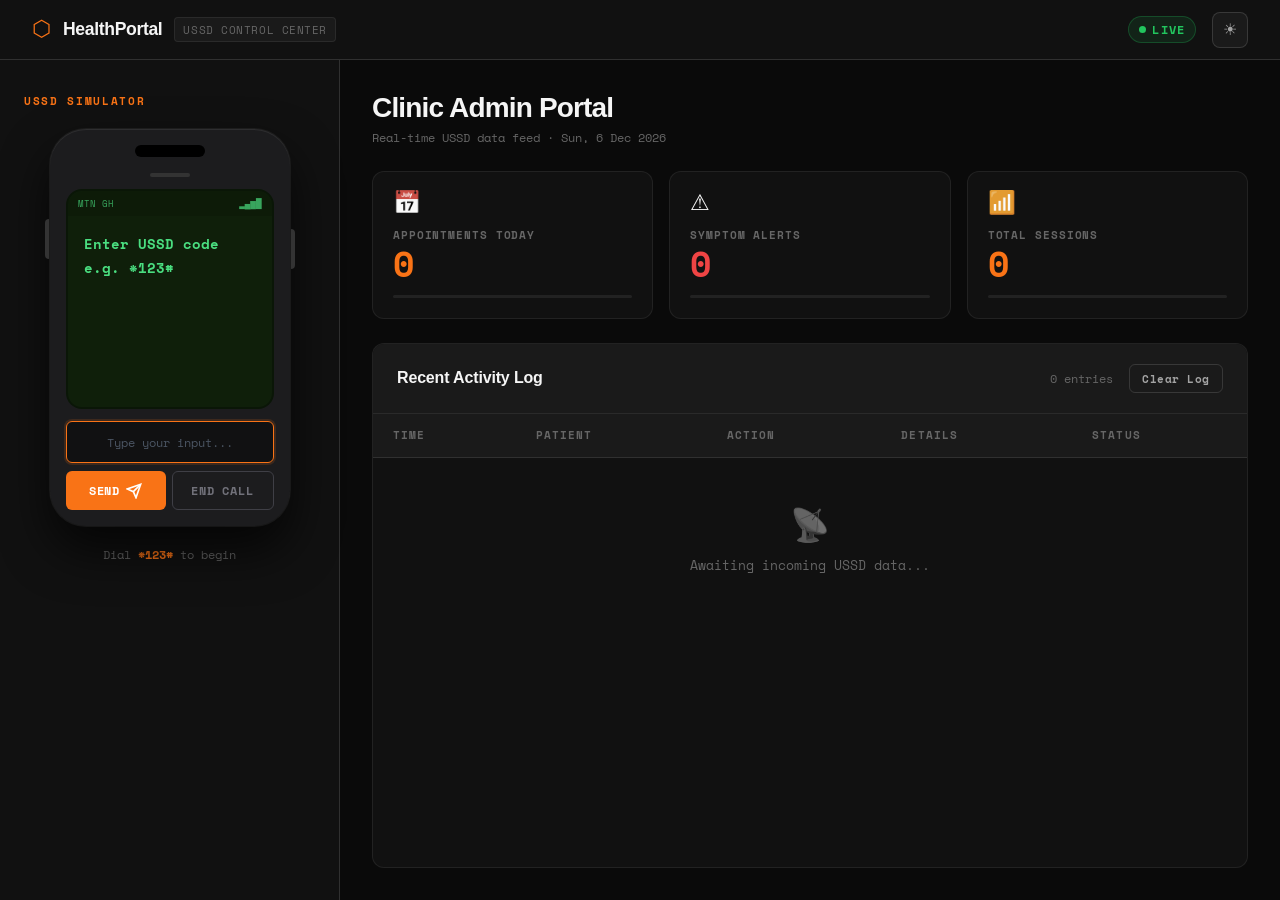
==== index.html @ 67e32f23 "Rename Ussd.html to index.html" ====
<!DOCTYPE html>
<html lang="en" data-theme="dark">
<head>
    <meta charset="UTF-8">
    <meta name="viewport" content="width=device-width, initial-scale=1.0">
    <title>HealthPortal USSD · Admin</title>
    <link rel="preconnect" href="https://fonts.googleapis.com">
    <link href="https://fonts.googleapis.com/css2?family=Space+Mono:wght@400;700&family=Syne:wght@400;600;700;800&display=swap" rel="stylesheet">
    <link rel="stylesheet" href="Ussd.css">
</head>
<body>

    <!-- Top Bar -->
    <header class="topbar">
        <div class="topbar-brand">
            <span class="brand-icon">⬡</span>
            <span class="brand-name">HealthPortal</span>
            <span class="brand-tag">USSD Control Center</span>
        </div>
        <div class="topbar-actions">
            <div class="live-badge">
                <span class="live-dot"></span>
                LIVE
            </div>
            <button class="theme-toggle" id="theme-toggle" title="Toggle theme">
                <span class="toggle-icon" id="toggle-icon">☀</span>
            </button>
        </div>
    </header>

    <div class="app-container">

        <!-- LEFT: Phone Simulator -->
        <aside class="phone-col">
            <div class="phone-label">USSD SIMULATOR</div>
            <div class="phone-wrap">
                <div class="phone-bezel">
                    <div class="phone-notch"></div>
                    <div class="phone-speaker"></div>
                    <div class="phone-screen">
                        <div class="screen-header">
                            <span class="screen-carrier">MTN GH</span>
                            <span class="screen-signal">▂▄▆█</span>
                        </div>
                        <div class="screen-body">
                            <div id="ussd-display" class="ussd-text">Enter USSD code&#10;e.g. *123#</div>
                        </div>
                    </div>
                    <div class="phone-controls">
                        <input type="text" id="ussd-input" placeholder="Type your input..." autocomplete="off" spellcheck="false">
                        <div class="ctrl-buttons">
                            <button id="ussd-submit" class="btn-send">
                                <span>SEND</span>
                                <svg width="16" height="16" viewBox="0 0 24 24" fill="none" stroke="currentColor" stroke-width="2.5"><line x1="22" y1="2" x2="11" y2="13"></line><polygon points="22 2 15 22 11 13 2 9 22 2"></polygon></svg>
                            </button>
                            <button id="ussd-reset" class="btn-end">END CALL</button>
                        </div>
                    </div>
                    <!-- Side buttons -->
                    <div class="side-btn left-btn"></div>
                    <div class="side-btn right-btn"></div>
                </div>
            </div>
            <div class="phone-hint">Dial <strong>*123#</strong> to begin</div>
        </aside>

        <!-- RIGHT: Dashboard -->
        <main class="dashboard-col">

            <!-- Dashboard Header -->
            <div class="dash-header">
                <div>
                    <h1>Clinic Admin Portal</h1>
                    <p>Real-time USSD data feed · <span id="current-date"></span></p>
                </div>
            </div>

            <!-- Stats Row -->
            <div class="stats-row">
                <div class="stat-card">
                    <div class="stat-icon appt-icon">📅</div>
                    <div class="stat-info">
                        <span class="stat-label">Appointments Today</span>
                        <span class="stat-value" id="stat-appointments">0</span>
                    </div>
                    <div class="stat-bar"><div class="stat-fill appt-fill" id="appt-fill"></div></div>
                </div>
                <div class="stat-card alert-stat">
                    <div class="stat-icon alert-icon">⚠</div>
                    <div class="stat-info">
                        <span class="stat-label">Symptom Alerts</span>
                        <span class="stat-value" id="stat-alerts">0</span>
                    </div>
                    <div class="stat-bar"><div class="stat-fill alert-fill" id="alert-fill"></div></div>
                </div>
                <div class="stat-card">
                    <div class="stat-icon session-icon">📶</div>
                    <div class="stat-info">
                        <span class="stat-label">Total Sessions</span>
                        <span class="stat-value" id="stat-sessions">0</span>
                    </div>
                    <div class="stat-bar"><div class="stat-fill session-fill" id="session-fill"></div></div>
                </div>
            </div>

            <!-- Activity Log Table -->
            <div class="table-card">
                <div class="table-header">
                    <h2>Recent Activity Log</h2>
                    <div class="table-meta">
                        <span class="entry-count" id="entry-count">0 entries</span>
                        <button class="clear-btn" id="clear-btn">Clear Log</button>
                    </div>
                </div>
                <div class="table-scroll">
                    <table id="data-table">
                        <thead>
                            <tr>
                                <th>TIME</th>
                                <th>PATIENT</th>
                                <th>ACTION</th>
                                <th>DETAILS</th>
                                <th>STATUS</th>
                            </tr>
                        </thead>
                        <tbody id="table-body">
                            <tr class="empty-state" id="empty-message">
                                <td colspan="5">
                                    <div class="empty-inner">
                                        <span class="empty-icon">📡</span>
                                        <span>Awaiting incoming USSD data...</span>
                                    </div>
                                </td>
                            </tr>
                        </tbody>
                    </table>
                </div>
            </div>

        </main>
    </div>

    <script src="Ussd.js"></script>
</body>
</html>
---- Ussd.css ----
/* =============================================
   HEALTHPORTAL USSD — Production CSS
   Themes: Dark (Black/Orange) | Light (White/Black)
   ============================================= */

@import url('https://fonts.googleapis.com/css2?family=Space+Mono:wght@400;700&family=Syne:wght@400;600;700;800&display=swap');

/* --- CSS Variables: Dark Theme (default) --- */
:root {
    --accent: #f97316;
    --accent-dim: rgba(249, 115, 22, 0.15);
    --accent-glow: rgba(249, 115, 22, 0.35);

    --bg: #0a0a0a;
    --bg-2: #111111;
    --bg-3: #1a1a1a;
    --bg-4: #222222;

    --border: rgba(255,255,255,0.07);
    --border-strong: rgba(255,255,255,0.13);

    --text-1: #f5f5f5;
    --text-2: #a3a3a3;
    --text-3: #666666;

    --phone-shell: #1c1c1e;
    --phone-screen-bg: #0f1f0a;
    --phone-text: #4ade80;

    --alert-bg: rgba(239, 68, 68, 0.1);
    --alert-border: rgba(239, 68, 68, 0.3);
    --alert-text: #fca5a5;
    --alert-accent: #ef4444;

    --success-bg: rgba(34, 197, 94, 0.08);

    --shadow-sm: 0 1px 3px rgba(0,0,0,0.5);
    --shadow-md: 0 4px 16px rgba(0,0,0,0.4);
    --shadow-lg: 0 12px 40px rgba(0,0,0,0.6);

    --radius-sm: 6px;
    --radius-md: 12px;
    --radius-lg: 20px;

    --font-display: 'Syne', sans-serif;
    --font-mono: 'Space Mono', monospace;
}

/* --- Light Theme Override --- */
[data-theme="light"] {
    --bg: #f4f4f5;
    --bg-2: #ffffff;
    --bg-3: #f0f0f0;
    --bg-4: #e4e4e7;

    --border: rgba(0,0,0,0.06);
    --border-strong: rgba(0,0,0,0.12);

    --text-1: #09090b;
    --text-2: #52525b;
    --text-3: #a1a1aa;

    --phone-shell: #18181b;
    --phone-screen-bg: #e8f5e9;
    --phone-text: #166534;

    --shadow-sm: 0 1px 3px rgba(0,0,0,0.08);
    --shadow-md: 0 4px 16px rgba(0,0,0,0.1);
    --shadow-lg: 0 12px 40px rgba(0,0,0,0.15);

    --success-bg: rgba(34, 197, 94, 0.06);
}

/* --- Reset --- */
*, *::before, *::after {
    box-sizing: border-box;
    margin: 0;
    padding: 0;
}

html { font-size: 16px; }

body {
    background-color: var(--bg);
    color: var(--text-1);
    font-family: 'Gill Sans', 'Gill Sans MT', Calibri, 'Trebuchet MS', sans-serif;
    min-height: 100vh;
    transition: background-color 0.3s ease, color 0.3s ease;
    overflow-x: hidden;
}

/* =============================================
   TOP BAR
   ============================================= */
.topbar {
    display: flex;
    align-items: center;
    justify-content: space-between;
    padding: 0 2rem;
    height: 60px;
    background: var(--bg-2);
    border-bottom: 1px solid var(--border-strong);
    position: sticky;
    top: 0;
    z-index: 100;
}

.topbar-brand {
    display: flex;
    align-items: center;
    gap: 0.75rem;
}

.brand-icon {
    font-size: 1.4rem;
    color: var(--accent);
    line-height: 1;
}

.brand-name {
    font-size: 1.1rem;
    font-weight: 800;
    color: var(--text-1);
    letter-spacing: -0.02em;
}

.brand-tag {
    font-family: var(--font-mono);
    font-size: 0.7rem;
    color: var(--text-3);
    background: var(--bg-3);
    padding: 3px 8px;
    border-radius: 4px;
    border: 1px solid var(--border);
    text-transform: uppercase;
    letter-spacing: 0.05em;
    display: none;
}

@media (min-width: 700px) { .brand-tag { display: inline-block; } }

.topbar-actions {
    display: flex;
    align-items: center;
    gap: 1rem;
}

.live-badge {
    display: flex;
    align-items: center;
    gap: 6px;
    font-family: var(--font-mono);
    font-size: 0.72rem;
    font-weight: 700;
    color: #22c55e;
    background: rgba(34, 197, 94, 0.1);
    border: 1px solid rgba(34, 197, 94, 0.25);
    padding: 4px 10px;
    border-radius: 100px;
    letter-spacing: 0.1em;
}

.live-dot {
    width: 7px;
    height: 7px;
    background: #22c55e;
    border-radius: 50%;
    animation: pulse-green 1.5s infinite;
}

@keyframes pulse-green {
    0%, 100% { opacity: 1; transform: scale(1); }
    50% { opacity: 0.6; transform: scale(0.8); }
}

.theme-toggle {
    width: 36px;
    height: 36px;
    border-radius: 8px;
    border: 1px solid var(--border-strong);
    background: var(--bg-3);
    color: var(--text-2);
    cursor: pointer;
    font-size: 1rem;
    display: flex;
    align-items: center;
    justify-content: center;
    transition: all 0.2s ease;
}

.theme-toggle:hover {
    background: var(--accent);
    color: #fff;
    border-color: var(--accent);
}

/* =============================================
   APP LAYOUT
   ============================================= */
.app-container {
    display: flex;
    gap: 0;
    max-width: 1400px;
    margin: 0 auto;
    min-height: calc(100vh - 60px);
}

/* =============================================
   PHONE COLUMN
   ============================================= */
.phone-col {
    width: 340px;
    min-width: 300px;
    flex-shrink: 0;
    background: var(--bg-2);
    border-right: 1px solid var(--border-strong);
    padding: 2rem 1.5rem;
    display: flex;
    flex-direction: column;
    align-items: center;
    gap: 1.25rem;
}

.phone-label {
    font-family: var(--font-mono);
    font-size: 0.7rem;
    font-weight: 700;
    letter-spacing: 0.15em;
    color: var(--accent);
    text-transform: uppercase;
    align-self: flex-start;
}

.phone-wrap {
    width: 100%;
    display: flex;
    justify-content: center;
}

.phone-hint {
    font-family: var(--font-mono);
    font-size: 0.72rem;
    color: var(--text-3);
    text-align: center;
}

.phone-hint strong {
    color: var(--accent);
}

/* =============================================
   PHONE BEZEL
   ============================================= */
.phone-bezel {
    width: 240px;
    background: var(--phone-shell);
    border-radius: 36px;
    padding: 16px;
    box-shadow:
        0 0 0 1px rgba(255,255,255,0.06),
        0 24px 48px rgba(0,0,0,0.7),
        inset 0 1px 0 rgba(255,255,255,0.08);
    position: relative;
    display: flex;
    flex-direction: column;
    gap: 12px;
}

.phone-notch {
    width: 70px;
    height: 12px;
    background: #000;
    border-radius: 8px;
    margin: 0 auto 4px;
}

.phone-speaker {
    width: 40px;
    height: 4px;
    background: #333;
    border-radius: 4px;
    margin: 0 auto;
}

.phone-screen {
    background: var(--phone-screen-bg);
    border-radius: 16px;
    overflow: hidden;
    border: 2px solid rgba(0,0,0,0.3);
    min-height: 220px;
    display: flex;
    flex-direction: column;
}

.screen-header {
    display: flex;
    justify-content: space-between;
    align-items: center;
    padding: 6px 10px;
    background: rgba(0,0,0,0.15);
    font-family: var(--font-mono);
    font-size: 0.58rem;
    color: var(--phone-text);
    opacity: 0.7;
}

.screen-body {
    flex: 1;
    padding: 1rem;
    display: flex;
    align-items: flex-start;
}

.ussd-text {
    font-family: var(--font-mono);
    font-size: 0.9rem;
    font-weight: 700;
    color: var(--phone-text);
    white-space: pre-wrap;
    line-height: 1.7;
    animation: screen-flicker 0.05s ease;
}

@keyframes screen-flicker {
    0% { opacity: 0.8; }
    100% { opacity: 1; }
}

/* =============================================
   PHONE CONTROLS (INPUT + BUTTONS)
   ============================================= */
.phone-controls {
    display: flex;
    flex-direction: column;
    gap: 8px;
}

.phone-controls input {
    width: 100%;
    padding: 10px 12px;
    border-radius: var(--radius-sm);
    border: 1px solid rgba(255,255,255,0.1);
    background: rgba(0,0,0,0.4);
    color: #e5e7eb;
    font-family: var(--font-mono);
    font-size: 0.85rem;
    text-align: center;
    outline: none;
    transition: border-color 0.2s;
}

.phone-controls input::placeholder {
    color: #4b5563;
    font-size: 0.75rem;
}

.phone-controls input:focus {
    border-color: var(--accent);
    box-shadow: 0 0 0 2px var(--accent-dim);
}

.ctrl-buttons {
    display: flex;
    gap: 6px;
}

.btn-send {
    flex: 1;
    display: flex;
    align-items: center;
    justify-content: center;
    gap: 6px;
    padding: 10px;
    border-radius: var(--radius-sm);
    border: none;
    background: var(--accent);
    color: #fff;
    font-family: var(--font-mono);
    font-size: 0.75rem;
    font-weight: 700;
    letter-spacing: 0.08em;
    cursor: pointer;
    transition: all 0.15s ease;
}

.btn-send:hover {
    background: #ea6a0a;
    transform: translateY(-1px);
    box-shadow: 0 4px 12px var(--accent-glow);
}

.btn-send:active { transform: translateY(0); }

.btn-end {
    flex: 1;
    padding: 10px;
    border-radius: var(--radius-sm);
    border: 1px solid #3f3f46;
    background: transparent;
    color: #71717a;
    font-family: var(--font-mono);
    font-size: 0.72rem;
    font-weight: 700;
    letter-spacing: 0.08em;
    cursor: pointer;
    transition: all 0.15s ease;
}

.btn-end:hover {
    border-color: #ef4444;
    color: #ef4444;
    background: rgba(239, 68, 68, 0.08);
}

/* Side buttons */
.side-btn {
    position: absolute;
    right: -5px;
    width: 4px;
    height: 40px;
    background: #333;
    border-radius: 0 4px 4px 0;
}

.right-btn { top: 100px; }
.left-btn {
    left: -5px;
    right: auto;
    top: 90px;
    border-radius: 4px 0 0 4px;
}

/* =============================================
   DASHBOARD COLUMN
   ============================================= */
.dashboard-col {
    flex: 1;
    min-width: 0;
    padding: 2rem;
    display: flex;
    flex-direction: column;
    gap: 1.5rem;
    overflow-y: auto;
}

.dash-header {
    display: flex;
    align-items: flex-start;
    justify-content: space-between;
    gap: 1rem;
}

.dash-header h1 {
    font-size: 1.75rem;
    font-weight: 800;
    letter-spacing: -0.03em;
    color: var(--text-1);
}

.dash-header p {
    font-family: var(--font-mono);
    font-size: 0.78rem;
    color: var(--text-3);
    margin-top: 4px;
}

/* =============================================
   STATS ROW
   ============================================= */
.stats-row {
    display: grid;
    grid-template-columns: repeat(3, 1fr);
    gap: 1rem;
}

@media (max-width: 900px) {
    .stats-row { grid-template-columns: 1fr 1fr; }
}

.stat-card {
    background: var(--bg-2);
    border: 1px solid var(--border);
    border-radius: var(--radius-md);
    padding: 1.25rem;
    display: flex;
    flex-direction: column;
    gap: 0.75rem;
    position: relative;
    overflow: hidden;
    transition: border-color 0.2s, transform 0.2s;
}

.stat-card::before {
    content: '';
    position: absolute;
    top: 0; left: 0; right: 0;
    height: 2px;
    background: var(--accent);
    opacity: 0;
    transition: opacity 0.2s;
}

.stat-card:hover::before { opacity: 1; }
.stat-card:hover {
    border-color: var(--border-strong);
    transform: translateY(-2px);
}

.alert-stat::before { background: var(--alert-accent); }

.stat-icon {
    font-size: 1.4rem;
    line-height: 1;
    filter: grayscale(0.3);
}

.stat-info {
    display: flex;
    flex-direction: column;
    gap: 4px;
}

.stat-label {
    font-family: var(--font-mono);
    font-size: 0.7rem;
    font-weight: 700;
    text-transform: uppercase;
    letter-spacing: 0.08em;
    color: var(--text-3);
}

.stat-value {
    font-size: 2.2rem;
    font-weight: 800;
    letter-spacing: -0.04em;
    color: var(--accent);
    font-family: var(--font-mono);
    line-height: 1;
    transition: color 0.3s;
}

.alert-stat .stat-value { color: var(--alert-accent); }

.stat-bar {
    height: 3px;
    background: var(--bg-4);
    border-radius: 2px;
    overflow: hidden;
}

.stat-fill {
    height: 100%;
    border-radius: 2px;
    background: var(--accent);
    width: 0%;
    transition: width 0.6s cubic-bezier(0.34, 1.56, 0.64, 1);
}

.alert-fill { background: var(--alert-accent); }
.session-fill { background: #818cf8; }

/* =============================================
   TABLE CARD
   ============================================= */
.table-card {
    background: var(--bg-2);
    border: 1px solid var(--border);
    border-radius: var(--radius-md);
    overflow: hidden;
    flex: 1;
    display: flex;
    flex-direction: column;
}

.table-header {
    display: flex;
    align-items: center;
    justify-content: space-between;
    padding: 1.25rem 1.5rem;
    border-bottom: 1px solid var(--border);
    background: var(--bg-3);
}

.table-header h2 {
    font-size: 1rem;
    font-weight: 700;
    letter-spacing: -0.01em;
    color: var(--text-1);
}

.table-meta {
    display: flex;
    align-items: center;
    gap: 1rem;
}

.entry-count {
    font-family: var(--font-mono);
    font-size: 0.72rem;
    color: var(--text-3);
}

.clear-btn {
    font-family: var(--font-mono);
    font-size: 0.7rem;
    font-weight: 700;
    letter-spacing: 0.05em;
    padding: 5px 12px;
    border-radius: var(--radius-sm);
    border: 1px solid var(--border-strong);
    background: transparent;
    color: var(--text-2);
    cursor: pointer;
    transition: all 0.15s;
}

.clear-btn:hover {
    border-color: var(--alert-accent);
    color: var(--alert-accent);
    background: rgba(239, 68, 68, 0.06);
}

.table-scroll {
    overflow-x: auto;
    overflow-y: auto;
    flex: 1;
}

table {
    width: 100%;
    border-collapse: collapse;
}

thead {
    position: sticky;
    top: 0;
    z-index: 10;
}

th {
    font-family: var(--font-mono);
    font-size: 0.68rem;
    font-weight: 700;
    letter-spacing: 0.1em;
    text-transform: uppercase;
    color: var(--text-3);
    background: var(--bg-3);
    padding: 0.85rem 1.25rem;
    text-align: left;
    border-bottom: 1px solid var(--border-strong);
    white-space: nowrap;
}

td {
    padding: 0.9rem 1.25rem;
    font-size: 0.875rem;
    color: var(--text-1);
    border-bottom: 1px solid var(--border);
    vertical-align: middle;
    white-space: nowrap;
}

tbody tr {
    transition: background 0.15s;
}

tbody tr:hover:not(.empty-state) {
    background: var(--bg-3);
}

/* Row types */
.row-appointment {
    position: relative;
}
.row-appointment td:first-child {
    border-left: 3px solid var(--accent);
}

.row-alert {
    background: var(--alert-bg) !important;
}
.row-alert td:first-child {
    border-left: 3px solid var(--alert-accent);
}
.row-alert td { color: var(--alert-text); }

/* Status badge */
.status-badge {
    display: inline-flex;
    align-items: center;
    gap: 5px;
    font-family: var(--font-mono);
    font-size: 0.68rem;
    font-weight: 700;
    letter-spacing: 0.05em;
    padding: 3px 8px;
    border-radius: 4px;
    text-transform: uppercase;
}

.badge-scheduled {
    background: var(--accent-dim);
    color: var(--accent);
    border: 1px solid rgba(249, 115, 22, 0.3);
}

.badge-alert {
    background: rgba(239, 68, 68, 0.12);
    color: #ef4444;
    border: 1px solid rgba(239, 68, 68, 0.3);
}

/* Time cell */
td.time-cell {
    font-family: var(--font-mono);
    font-size: 0.75rem;
    color: var(--text-3);
}

/* Name cell */
td.name-cell {
    font-weight: 700;
    color: var(--text-1);
}

/* Empty state */
.empty-state td {
    padding: 3rem;
    text-align: center;
    border: none;
}

.empty-inner {
    display: flex;
    flex-direction: column;
    align-items: center;
    gap: 0.75rem;
    color: var(--text-3);
}

.empty-icon {
    font-size: 2rem;
    filter: grayscale(1);
    opacity: 0.4;
}

.empty-inner span:last-child {
    font-family: var(--font-mono);
    font-size: 0.8rem;
}

/* Row entry animation */
@keyframes row-enter {
    from {
        opacity: 0;
        transform: translateY(-8px);
        background: var(--accent-dim);
    }
    to {
        opacity: 1;
        transform: translateY(0);
    }
}

.row-new {
    animation: row-enter 0.4s ease forwards;
}

/* =============================================
   RESPONSIVE
   ============================================= */
@media (max-width: 900px) {
    .app-container {
        flex-direction: column;
    }

    .phone-col {
        width: 100%;
        border-right: none;
        border-bottom: 1px solid var(--border-strong);
        padding: 1.5rem;
    }

    .dashboard-col {
        padding: 1.5rem;
    }

    .stats-row {
        grid-template-columns: 1fr 1fr;
    }
}

@media (max-width: 560px) {
    .stats-row {
        grid-template-columns: 1fr;
    }

    .topbar {
        padding: 0 1rem;
    }
}
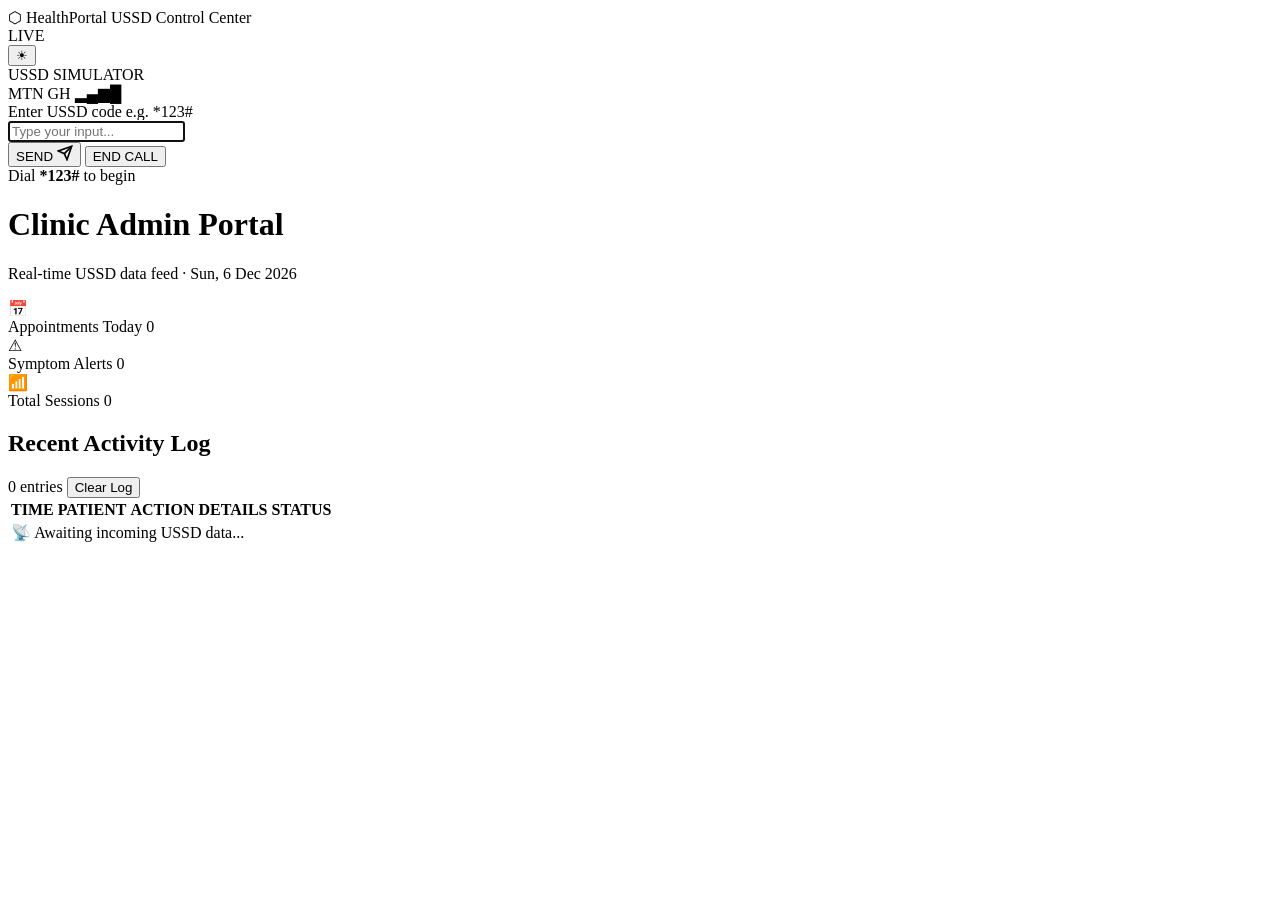
==== commit 586f427e: "Change stylesheet link from Ussd.css to style.css" ====
--- a/index.html
+++ b/index.html
@@ -6,7 +6,7 @@
     <title>HealthPortal USSD · Admin</title>
     <link rel="preconnect" href="https://fonts.googleapis.com">
     <link href="https://fonts.googleapis.com/css2?family=Space+Mono:wght@400;700&family=Syne:wght@400;600;700;800&display=swap" rel="stylesheet">
-    <link rel="stylesheet" href="Ussd.css">
+    <link rel="stylesheet" href="style.css">
 </head>
 <body>
 
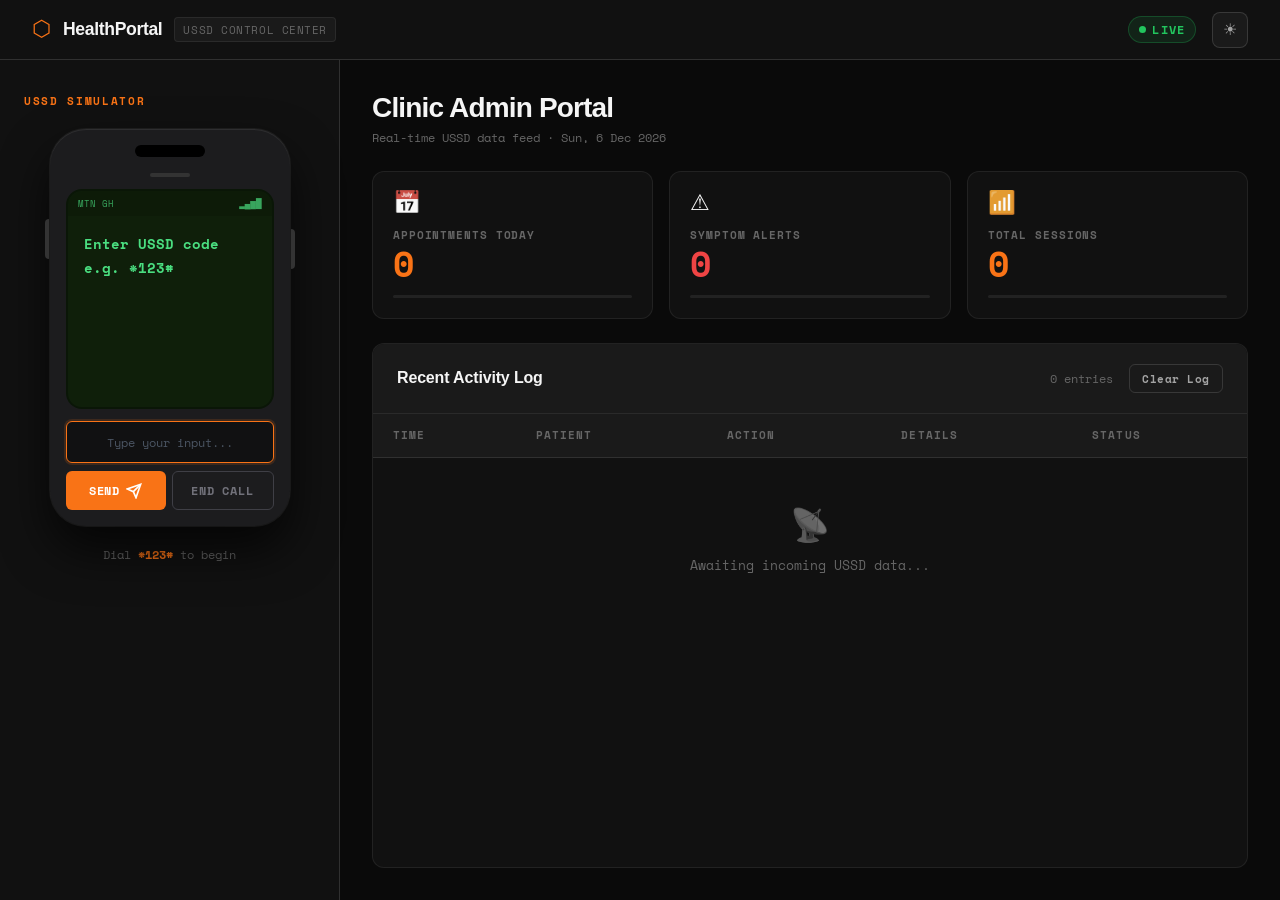
==== commit 53ad332e: "Replace Ussd.js script with script.js" ====
--- a/index.html
+++ b/index.html
@@ -140,6 +140,6 @@
         </main>
     </div>
 
-    <script src="Ussd.js"></script>
+    <script src="script.js"></script>
 </body>
 </html>
--- a/style.css
+++ b/style.css
@@ -0,0 +1,801 @@
+/* =============================================
+   HEALTHPORTAL USSD — Production CSS
+   Themes: Dark (Black/Orange) | Light (White/Black)
+   ============================================= */
+
+@import url('https://fonts.googleapis.com/css2?family=Space+Mono:wght@400;700&family=Syne:wght@400;600;700;800&display=swap');
+
+/* --- CSS Variables: Dark Theme (default) --- */
+:root {
+    --accent: #f97316;
+    --accent-dim: rgba(249, 115, 22, 0.15);
+    --accent-glow: rgba(249, 115, 22, 0.35);
+
+    --bg: #0a0a0a;
+    --bg-2: #111111;
+    --bg-3: #1a1a1a;
+    --bg-4: #222222;
+
+    --border: rgba(255,255,255,0.07);
+    --border-strong: rgba(255,255,255,0.13);
+
+    --text-1: #f5f5f5;
+    --text-2: #a3a3a3;
+    --text-3: #666666;
+
+    --phone-shell: #1c1c1e;
+    --phone-screen-bg: #0f1f0a;
+    --phone-text: #4ade80;
+
+    --alert-bg: rgba(239, 68, 68, 0.1);
+    --alert-border: rgba(239, 68, 68, 0.3);
+    --alert-text: #fca5a5;
+    --alert-accent: #ef4444;
+
+    --success-bg: rgba(34, 197, 94, 0.08);
+
+    --shadow-sm: 0 1px 3px rgba(0,0,0,0.5);
+    --shadow-md: 0 4px 16px rgba(0,0,0,0.4);
+    --shadow-lg: 0 12px 40px rgba(0,0,0,0.6);
+
+    --radius-sm: 6px;
+    --radius-md: 12px;
+    --radius-lg: 20px;
+
+    --font-display: 'Syne', sans-serif;
+    --font-mono: 'Space Mono', monospace;
+}
+
+/* --- Light Theme Override --- */
+[data-theme="light"] {
+    --bg: #f4f4f5;
+    --bg-2: #ffffff;
+    --bg-3: #f0f0f0;
+    --bg-4: #e4e4e7;
+
+    --border: rgba(0,0,0,0.06);
+    --border-strong: rgba(0,0,0,0.12);
+
+    --text-1: #09090b;
+    --text-2: #52525b;
+    --text-3: #a1a1aa;
+
+    --phone-shell: #18181b;
+    --phone-screen-bg: #e8f5e9;
+    --phone-text: #166534;
+
+    --shadow-sm: 0 1px 3px rgba(0,0,0,0.08);
+    --shadow-md: 0 4px 16px rgba(0,0,0,0.1);
+    --shadow-lg: 0 12px 40px rgba(0,0,0,0.15);
+
+    --success-bg: rgba(34, 197, 94, 0.06);
+}
+
+/* --- Reset --- */
+*, *::before, *::after {
+    box-sizing: border-box;
+    margin: 0;
+    padding: 0;
+}
+
+html { font-size: 16px; }
+
+body {
+    background-color: var(--bg);
+    color: var(--text-1);
+    font-family: 'Gill Sans', 'Gill Sans MT', Calibri, 'Trebuchet MS', sans-serif;
+    min-height: 100vh;
+    transition: background-color 0.3s ease, color 0.3s ease;
+    overflow-x: hidden;
+}
+
+/* =============================================
+   TOP BAR
+   ============================================= */
+.topbar {
+    display: flex;
+    align-items: center;
+    justify-content: space-between;
+    padding: 0 2rem;
+    height: 60px;
+    background: var(--bg-2);
+    border-bottom: 1px solid var(--border-strong);
+    position: sticky;
+    top: 0;
+    z-index: 100;
+}
+
+.topbar-brand {
+    display: flex;
+    align-items: center;
+    gap: 0.75rem;
+}
+
+.brand-icon {
+    font-size: 1.4rem;
+    color: var(--accent);
+    line-height: 1;
+}
+
+.brand-name {
+    font-size: 1.1rem;
+    font-weight: 800;
+    color: var(--text-1);
+    letter-spacing: -0.02em;
+}
+
+.brand-tag {
+    font-family: var(--font-mono);
+    font-size: 0.7rem;
+    color: var(--text-3);
+    background: var(--bg-3);
+    padding: 3px 8px;
+    border-radius: 4px;
+    border: 1px solid var(--border);
+    text-transform: uppercase;
+    letter-spacing: 0.05em;
+    display: none;
+}
+
+@media (min-width: 700px) { .brand-tag { display: inline-block; } }
+
+.topbar-actions {
+    display: flex;
+    align-items: center;
+    gap: 1rem;
+}
+
+.live-badge {
+    display: flex;
+    align-items: center;
+    gap: 6px;
+    font-family: var(--font-mono);
+    font-size: 0.72rem;
+    font-weight: 700;
+    color: #22c55e;
+    background: rgba(34, 197, 94, 0.1);
+    border: 1px solid rgba(34, 197, 94, 0.25);
+    padding: 4px 10px;
+    border-radius: 100px;
+    letter-spacing: 0.1em;
+}
+
+.live-dot {
+    width: 7px;
+    height: 7px;
+    background: #22c55e;
+    border-radius: 50%;
+    animation: pulse-green 1.5s infinite;
+}
+
+@keyframes pulse-green {
+    0%, 100% { opacity: 1; transform: scale(1); }
+    50% { opacity: 0.6; transform: scale(0.8); }
+}
+
+.theme-toggle {
+    width: 36px;
+    height: 36px;
+    border-radius: 8px;
+    border: 1px solid var(--border-strong);
+    background: var(--bg-3);
+    color: var(--text-2);
+    cursor: pointer;
+    font-size: 1rem;
+    display: flex;
+    align-items: center;
+    justify-content: center;
+    transition: all 0.2s ease;
+}
+
+.theme-toggle:hover {
+    background: var(--accent);
+    color: #fff;
+    border-color: var(--accent);
+}
+
+/* =============================================
+   APP LAYOUT
+   ============================================= */
+.app-container {
+    display: flex;
+    gap: 0;
+    max-width: 1400px;
+    margin: 0 auto;
+    min-height: calc(100vh - 60px);
+}
+
+/* =============================================
+   PHONE COLUMN
+   ============================================= */
+.phone-col {
+    width: 340px;
+    min-width: 300px;
+    flex-shrink: 0;
+    background: var(--bg-2);
+    border-right: 1px solid var(--border-strong);
+    padding: 2rem 1.5rem;
+    display: flex;
+    flex-direction: column;
+    align-items: center;
+    gap: 1.25rem;
+}
+
+.phone-label {
+    font-family: var(--font-mono);
+    font-size: 0.7rem;
+    font-weight: 700;
+    letter-spacing: 0.15em;
+    color: var(--accent);
+    text-transform: uppercase;
+    align-self: flex-start;
+}
+
+.phone-wrap {
+    width: 100%;
+    display: flex;
+    justify-content: center;
+}
+
+.phone-hint {
+    font-family: var(--font-mono);
+    font-size: 0.72rem;
+    color: var(--text-3);
+    text-align: center;
+}
+
+.phone-hint strong {
+    color: var(--accent);
+}
+
+/* =============================================
+   PHONE BEZEL
+   ============================================= */
+.phone-bezel {
+    width: 240px;
+    background: var(--phone-shell);
+    border-radius: 36px;
+    padding: 16px;
+    box-shadow:
+        0 0 0 1px rgba(255,255,255,0.06),
+        0 24px 48px rgba(0,0,0,0.7),
+        inset 0 1px 0 rgba(255,255,255,0.08);
+    position: relative;
+    display: flex;
+    flex-direction: column;
+    gap: 12px;
+}
+
+.phone-notch {
+    width: 70px;
+    height: 12px;
+    background: #000;
+    border-radius: 8px;
+    margin: 0 auto 4px;
+}
+
+.phone-speaker {
+    width: 40px;
+    height: 4px;
+    background: #333;
+    border-radius: 4px;
+    margin: 0 auto;
+}
+
+.phone-screen {
+    background: var(--phone-screen-bg);
+    border-radius: 16px;
+    overflow: hidden;
+    border: 2px solid rgba(0,0,0,0.3);
+    min-height: 220px;
+    display: flex;
+    flex-direction: column;
+}
+
+.screen-header {
+    display: flex;
+    justify-content: space-between;
+    align-items: center;
+    padding: 6px 10px;
+    background: rgba(0,0,0,0.15);
+    font-family: var(--font-mono);
+    font-size: 0.58rem;
+    color: var(--phone-text);
+    opacity: 0.7;
+}
+
+.screen-body {
+    flex: 1;
+    padding: 1rem;
+    display: flex;
+    align-items: flex-start;
+}
+
+.ussd-text {
+    font-family: var(--font-mono);
+    font-size: 0.9rem;
+    font-weight: 700;
+    color: var(--phone-text);
+    white-space: pre-wrap;
+    line-height: 1.7;
+    animation: screen-flicker 0.05s ease;
+}
+
+@keyframes screen-flicker {
+    0% { opacity: 0.8; }
+    100% { opacity: 1; }
+}
+
+/* =============================================
+   PHONE CONTROLS (INPUT + BUTTONS)
+   ============================================= */
+.phone-controls {
+    display: flex;
+    flex-direction: column;
+    gap: 8px;
+}
+
+.phone-controls input {
+    width: 100%;
+    padding: 10px 12px;
+    border-radius: var(--radius-sm);
+    border: 1px solid rgba(255,255,255,0.1);
+    background: rgba(0,0,0,0.4);
+    color: #e5e7eb;
+    font-family: var(--font-mono);
+    font-size: 0.85rem;
+    text-align: center;
+    outline: none;
+    transition: border-color 0.2s;
+}
+
+.phone-controls input::placeholder {
+    color: #4b5563;
+    font-size: 0.75rem;
+}
+
+.phone-controls input:focus {
+    border-color: var(--accent);
+    box-shadow: 0 0 0 2px var(--accent-dim);
+}
+
+.ctrl-buttons {
+    display: flex;
+    gap: 6px;
+}
+
+.btn-send {
+    flex: 1;
+    display: flex;
+    align-items: center;
+    justify-content: center;
+    gap: 6px;
+    padding: 10px;
+    border-radius: var(--radius-sm);
+    border: none;
+    background: var(--accent);
+    color: #fff;
+    font-family: var(--font-mono);
+    font-size: 0.75rem;
+    font-weight: 700;
+    letter-spacing: 0.08em;
+    cursor: pointer;
+    transition: all 0.15s ease;
+}
+
+.btn-send:hover {
+    background: #ea6a0a;
+    transform: translateY(-1px);
+    box-shadow: 0 4px 12px var(--accent-glow);
+}
+
+.btn-send:active { transform: translateY(0); }
+
+.btn-end {
+    flex: 1;
+    padding: 10px;
+    border-radius: var(--radius-sm);
+    border: 1px solid #3f3f46;
+    background: transparent;
+    color: #71717a;
+    font-family: var(--font-mono);
+    font-size: 0.72rem;
+    font-weight: 700;
+    letter-spacing: 0.08em;
+    cursor: pointer;
+    transition: all 0.15s ease;
+}
+
+.btn-end:hover {
+    border-color: #ef4444;
+    color: #ef4444;
+    background: rgba(239, 68, 68, 0.08);
+}
+
+/* Side buttons */
+.side-btn {
+    position: absolute;
+    right: -5px;
+    width: 4px;
+    height: 40px;
+    background: #333;
+    border-radius: 0 4px 4px 0;
+}
+
+.right-btn { top: 100px; }
+.left-btn {
+    left: -5px;
+    right: auto;
+    top: 90px;
+    border-radius: 4px 0 0 4px;
+}
+
+/* =============================================
+   DASHBOARD COLUMN
+   ============================================= */
+.dashboard-col {
+    flex: 1;
+    min-width: 0;
+    padding: 2rem;
+    display: flex;
+    flex-direction: column;
+    gap: 1.5rem;
+    overflow-y: auto;
+}
+
+.dash-header {
+    display: flex;
+    align-items: flex-start;
+    justify-content: space-between;
+    gap: 1rem;
+}
+
+.dash-header h1 {
+    font-size: 1.75rem;
+    font-weight: 800;
+    letter-spacing: -0.03em;
+    color: var(--text-1);
+}
+
+.dash-header p {
+    font-family: var(--font-mono);
+    font-size: 0.78rem;
+    color: var(--text-3);
+    margin-top: 4px;
+}
+
+/* =============================================
+   STATS ROW
+   ============================================= */
+.stats-row {
+    display: grid;
+    grid-template-columns: repeat(3, 1fr);
+    gap: 1rem;
+}
+
+@media (max-width: 900px) {
+    .stats-row { grid-template-columns: 1fr 1fr; }
+}
+
+.stat-card {
+    background: var(--bg-2);
+    border: 1px solid var(--border);
+    border-radius: var(--radius-md);
+    padding: 1.25rem;
+    display: flex;
+    flex-direction: column;
+    gap: 0.75rem;
+    position: relative;
+    overflow: hidden;
+    transition: border-color 0.2s, transform 0.2s;
+}
+
+.stat-card::before {
+    content: '';
+    position: absolute;
+    top: 0; left: 0; right: 0;
+    height: 2px;
+    background: var(--accent);
+    opacity: 0;
+    transition: opacity 0.2s;
+}
+
+.stat-card:hover::before { opacity: 1; }
+.stat-card:hover {
+    border-color: var(--border-strong);
+    transform: translateY(-2px);
+}
+
+.alert-stat::before { background: var(--alert-accent); }
+
+.stat-icon {
+    font-size: 1.4rem;
+    line-height: 1;
+    filter: grayscale(0.3);
+}
+
+.stat-info {
+    display: flex;
+    flex-direction: column;
+    gap: 4px;
+}
+
+.stat-label {
+    font-family: var(--font-mono);
+    font-size: 0.7rem;
+    font-weight: 700;
+    text-transform: uppercase;
+    letter-spacing: 0.08em;
+    color: var(--text-3);
+}
+
+.stat-value {
+    font-size: 2.2rem;
+    font-weight: 800;
+    letter-spacing: -0.04em;
+    color: var(--accent);
+    font-family: var(--font-mono);
+    line-height: 1;
+    transition: color 0.3s;
+}
+
+.alert-stat .stat-value { color: var(--alert-accent); }
+
+.stat-bar {
+    height: 3px;
+    background: var(--bg-4);
+    border-radius: 2px;
+    overflow: hidden;
+}
+
+.stat-fill {
+    height: 100%;
+    border-radius: 2px;
+    background: var(--accent);
+    width: 0%;
+    transition: width 0.6s cubic-bezier(0.34, 1.56, 0.64, 1);
+}
+
+.alert-fill { background: var(--alert-accent); }
+.session-fill { background: #818cf8; }
+
+/* =============================================
+   TABLE CARD
+   ============================================= */
+.table-card {
+    background: var(--bg-2);
+    border: 1px solid var(--border);
+    border-radius: var(--radius-md);
+    overflow: hidden;
+    flex: 1;
+    display: flex;
+    flex-direction: column;
+}
+
+.table-header {
+    display: flex;
+    align-items: center;
+    justify-content: space-between;
+    padding: 1.25rem 1.5rem;
+    border-bottom: 1px solid var(--border);
+    background: var(--bg-3);
+}
+
+.table-header h2 {
+    font-size: 1rem;
+    font-weight: 700;
+    letter-spacing: -0.01em;
+    color: var(--text-1);
+}
+
+.table-meta {
+    display: flex;
+    align-items: center;
+    gap: 1rem;
+}
+
+.entry-count {
+    font-family: var(--font-mono);
+    font-size: 0.72rem;
+    color: var(--text-3);
+}
+
+.clear-btn {
+    font-family: var(--font-mono);
+    font-size: 0.7rem;
+    font-weight: 700;
+    letter-spacing: 0.05em;
+    padding: 5px 12px;
+    border-radius: var(--radius-sm);
+    border: 1px solid var(--border-strong);
+    background: transparent;
+    color: var(--text-2);
+    cursor: pointer;
+    transition: all 0.15s;
+}
+
+.clear-btn:hover {
+    border-color: var(--alert-accent);
+    color: var(--alert-accent);
+    background: rgba(239, 68, 68, 0.06);
+}
+
+.table-scroll {
+    overflow-x: auto;
+    overflow-y: auto;
+    flex: 1;
+}
+
+table {
+    width: 100%;
+    border-collapse: collapse;
+}
+
+thead {
+    position: sticky;
+    top: 0;
+    z-index: 10;
+}
+
+th {
+    font-family: var(--font-mono);
+    font-size: 0.68rem;
+    font-weight: 700;
+    letter-spacing: 0.1em;
+    text-transform: uppercase;
+    color: var(--text-3);
+    background: var(--bg-3);
+    padding: 0.85rem 1.25rem;
+    text-align: left;
+    border-bottom: 1px solid var(--border-strong);
+    white-space: nowrap;
+}
+
+td {
+    padding: 0.9rem 1.25rem;
+    font-size: 0.875rem;
+    color: var(--text-1);
+    border-bottom: 1px solid var(--border);
+    vertical-align: middle;
+    white-space: nowrap;
+}
+
+tbody tr {
+    transition: background 0.15s;
+}
+
+tbody tr:hover:not(.empty-state) {
+    background: var(--bg-3);
+}
+
+/* Row types */
+.row-appointment {
+    position: relative;
+}
+.row-appointment td:first-child {
+    border-left: 3px solid var(--accent);
+}
+
+.row-alert {
+    background: var(--alert-bg) !important;
+}
+.row-alert td:first-child {
+    border-left: 3px solid var(--alert-accent);
+}
+.row-alert td { color: var(--alert-text); }
+
+/* Status badge */
+.status-badge {
+    display: inline-flex;
+    align-items: center;
+    gap: 5px;
+    font-family: var(--font-mono);
+    font-size: 0.68rem;
+    font-weight: 700;
+    letter-spacing: 0.05em;
+    padding: 3px 8px;
+    border-radius: 4px;
+    text-transform: uppercase;
+}
+
+.badge-scheduled {
+    background: var(--accent-dim);
+    color: var(--accent);
+    border: 1px solid rgba(249, 115, 22, 0.3);
+}
+
+.badge-alert {
+    background: rgba(239, 68, 68, 0.12);
+    color: #ef4444;
+    border: 1px solid rgba(239, 68, 68, 0.3);
+}
+
+/* Time cell */
+td.time-cell {
+    font-family: var(--font-mono);
+    font-size: 0.75rem;
+    color: var(--text-3);
+}
+
+/* Name cell */
+td.name-cell {
+    font-weight: 700;
+    color: var(--text-1);
+}
+
+/* Empty state */
+.empty-state td {
+    padding: 3rem;
+    text-align: center;
+    border: none;
+}
+
+.empty-inner {
+    display: flex;
+    flex-direction: column;
+    align-items: center;
+    gap: 0.75rem;
+    color: var(--text-3);
+}
+
+.empty-icon {
+    font-size: 2rem;
+    filter: grayscale(1);
+    opacity: 0.4;
+}
+
+.empty-inner span:last-child {
+    font-family: var(--font-mono);
+    font-size: 0.8rem;
+}
+
+/* Row entry animation */
+@keyframes row-enter {
+    from {
+        opacity: 0;
+        transform: translateY(-8px);
+        background: var(--accent-dim);
+    }
+    to {
+        opacity: 1;
+        transform: translateY(0);
+    }
+}
+
+.row-new {
+    animation: row-enter 0.4s ease forwards;
+}
+
+/* =============================================
+   RESPONSIVE
+   ============================================= */
+@media (max-width: 900px) {
+    .app-container {
+        flex-direction: column;
+    }
+
+    .phone-col {
+        width: 100%;
+        border-right: none;
+        border-bottom: 1px solid var(--border-strong);
+        padding: 1.5rem;
+    }
+
+    .dashboard-col {
+        padding: 1.5rem;
+    }
+
+    .stats-row {
+        grid-template-columns: 1fr 1fr;
+    }
+}
+
+@media (max-width: 560px) {
+    .stats-row {
+        grid-template-columns: 1fr;
+    }
+
+    .topbar {
+        padding: 0 1rem;
+    }
+}
